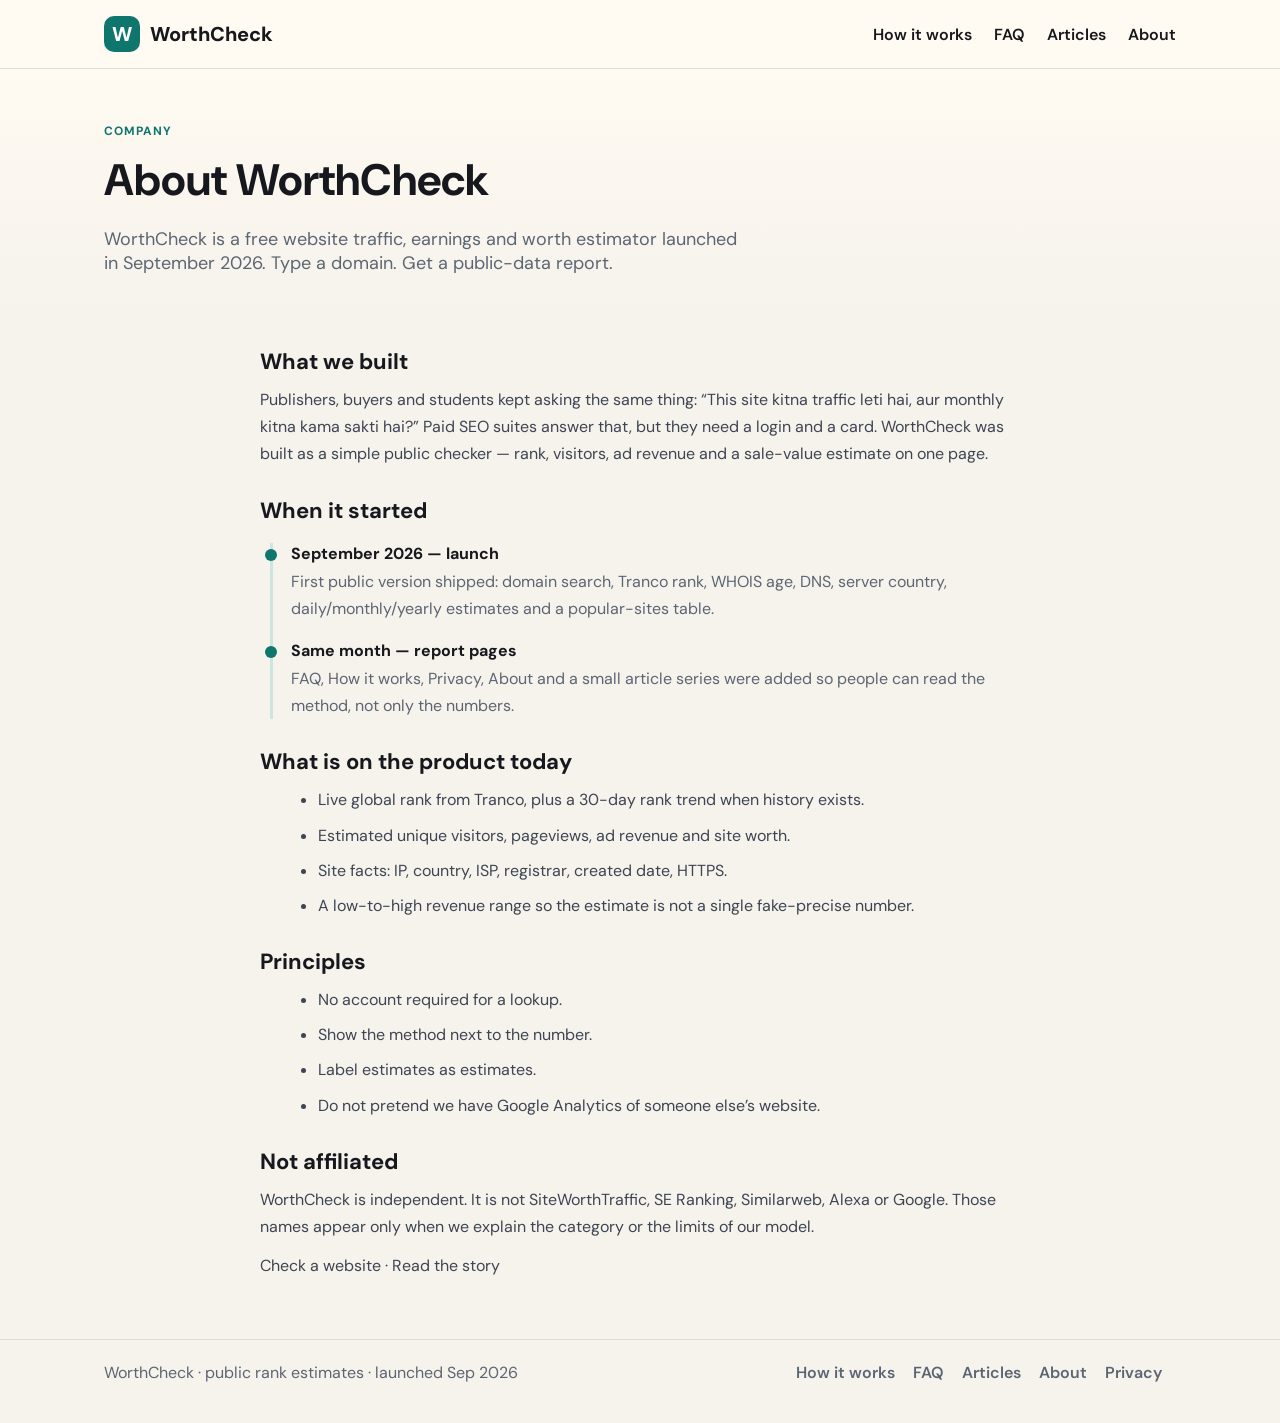
==== about.html @ 888d9c26 "feat: add FAQ, about, privacy, how-it-works and articles Add public pages that explain WorthCheck, l" ====
<!DOCTYPE html>
<html lang="en" class="wc">
<head>
  <meta charset="UTF-8" />
  <meta name="viewport" content="width=device-width, initial-scale=1.0" />
  <title>About us — WorthCheck</title>
  <link rel="stylesheet" href="/wc.css?v=4" />
  <link href="https://fonts.googleapis.com/css2?family=DM+Sans:wght@400;500;600;700;800&display=swap" rel="stylesheet" />
</head>
<body>
  <header class="wc-nav">
    <div class="wc-wrap">
      <a class="wc-brand" href="/"><span class="wc-logo">W</span> WorthCheck</a>
      <div class="wc-links">
        <a href="/how-it-works">How it works</a>
        <a href="/faq">FAQ</a>
        <a href="/articles">Articles</a>
        <a href="/about">About</a>
      </div>
    </div>
  </header>

  <section class="wc-pagehero">
    <div class="wc-wrap">
      <p class="wc-kicker">Company</p>
      <h1>About WorthCheck</h1>
      <p class="wc-lead">WorthCheck is a free website traffic, earnings and worth estimator launched in September 2026. Type a domain. Get a public-data report.</p>
    </div>
  </section>

  <div class="wc-wrap wc-prose">
    <h2>What we built</h2>
    <p>Publishers, buyers and students kept asking the same thing: “This site kitna traffic leti hai, aur monthly kitna kama sakti hai?” Paid SEO suites answer that, but they need a login and a card. WorthCheck was built as a simple public checker — rank, visitors, ad revenue and a sale-value estimate on one page.</p>

    <h2>When it started</h2>
    <div class="wc-timeline">
      <div class="wc-time">
        <strong>September 2026 — launch</strong>
        <p>First public version shipped: domain search, Tranco rank, WHOIS age, DNS, server country, daily/monthly/yearly estimates and a popular-sites table.</p>
      </div>
      <div class="wc-time">
        <strong>Same month — report pages</strong>
        <p>FAQ, How it works, Privacy, About and a small article series were added so people can read the method, not only the numbers.</p>
      </div>
    </div>

    <h2>What is on the product today</h2>
    <ul>
      <li>Live global rank from Tranco, plus a 30-day rank trend when history exists.</li>
      <li>Estimated unique visitors, pageviews, ad revenue and site worth.</li>
      <li>Site facts: IP, country, ISP, registrar, created date, HTTPS.</li>
      <li>A low-to-high revenue range so the estimate is not a single fake-precise number.</li>
    </ul>

    <h2>Principles</h2>
    <ul>
      <li>No account required for a lookup.</li>
      <li>Show the method next to the number.</li>
      <li>Label estimates as estimates.</li>
      <li>Do not pretend we have Google Analytics of someone else’s website.</li>
    </ul>

    <h2>Not affiliated</h2>
    <p>WorthCheck is independent. It is not SiteWorthTraffic, SE Ranking, Similarweb, Alexa or Google. Those names appear only when we explain the category or the limits of our model.</p>

    <p><a href="/">Check a website</a> · <a href="/articles">Read the story</a></p>
  </div>

  <footer class="wc-foot">
    <div class="wc-wrap">
      <span>WorthCheck · public rank estimates · launched Sep 2026</span>
      <nav class="wc-footnav">
        <a href="/how-it-works">How it works</a>
        <a href="/faq">FAQ</a>
        <a href="/articles">Articles</a>
        <a href="/about">About</a>
        <a href="/privacy">Privacy</a>
      </nav>
    </div>
  </footer>
</body>
</html>
---- wc.css ----
html.wc, html.wc body {
  display: block !important;
  grid-template-columns: none !important;
  grid-template-rows: none !important;
  min-height: 100%;
}

html.wc body {
  margin: 0 !important;
  padding: 0 !important;
  background: #f6f3ec !important;
  color: #16181d !important;
  font-family: "DM Sans", Arial, Helvetica, sans-serif !important;
}

html.wc * { box-sizing: border-box; }

html.wc a { color: inherit; text-decoration: none; }

.wc-wrap {
  max-width: 1120px;
  margin: 0 auto;
  padding: 0 24px;
}

.wc-nav {
  background: #fffaf2;
  border-bottom: 1px solid #e4dccb;
  position: sticky;
  top: 0;
  z-index: 20;
}

.wc-nav .wc-wrap {
  display: flex;
  align-items: center;
  justify-content: space-between;
  height: 68px;
}

.wc-brand {
  display: flex;
  align-items: center;
  gap: 10px;
  font-weight: 800;
  font-size: 20px;
}

.wc-logo {
  width: 36px;
  height: 36px;
  border-radius: 10px;
  background: #0f766e;
  color: #fff;
  display: inline-flex;
  align-items: center;
  justify-content: center;
  font-weight: 800;
}

.wc-links a {
  margin-left: 18px;
  color: #5c6573;
  font-weight: 600;
}

.wc-hero {
  background:
    radial-gradient(700px 240px at 90% 0, rgba(15, 118, 110, 0.14), transparent 60%),
    linear-gradient(#fffaf2, #f6f3ec);
  padding: 56px 0 28px;
}

.wc-hero h1 {
  font-size: clamp(32px, 5vw, 54px);
  line-height: 1.08;
  max-width: 16ch;
  margin: 10px 0 14px;
}

.wc-kicker {
  color: #0f766e;
  font-size: 12px;
  font-weight: 700;
  letter-spacing: 0.08em;
  text-transform: uppercase;
}

.wc-lead {
  max-width: 640px;
  color: #5c6573;
  font-size: 18px;
  margin-bottom: 24px;
}

.wc-search {
  display: flex;
  gap: 10px;
  max-width: 760px;
}

.wc-search input {
  flex: 1;
  height: 54px;
  border: 1px solid #e4dccb;
  border-radius: 14px;
  padding: 0 16px;
  font-size: 16px;
  background: #fff;
  color: #16181d;
}

.wc-search button,
.wc-chip {
  border: 0;
  cursor: pointer;
  font-weight: 700;
}

.wc-search button {
  height: 54px;
  padding: 0 22px;
  border-radius: 14px;
  background: #16181d;
  color: #fff;
}

.wc-chips {
  margin-top: 14px;
  color: #5c6573;
}

.wc-chip {
  display: inline-block;
  margin: 6px 6px 0 0;
  padding: 7px 12px;
  border-radius: 999px;
  border: 1px solid #e4dccb;
  background: #fff;
  color: #16181d;
}

.wc-status {
  padding: 8px 0 0;
  font-weight: 600;
  color: #0f766e;
}

.wc-status.err { color: #b91c1c; }

.wc-report { padding: 18px 0 10px; }

.wc-head,
.wc-card,
.wc-kpi,
.wc-box {
  background: #fffdf8;
  border: 1px solid #e4dccb;
  border-radius: 18px;
}

.wc-head {
  display: flex;
  gap: 14px;
  align-items: center;
  padding: 18px;
  box-shadow: 0 12px 30px rgba(22, 24, 29, 0.05);
}

.wc-head img {
  width: 48px;
  height: 48px;
  border-radius: 12px;
  background: #eee;
}

.wc-head h2 { margin: 0 0 4px; font-size: 28px; }
.wc-head p { margin: 0; color: #5c6573; }

.wc-pill {
  display: inline-block;
  margin-top: 8px;
  padding: 4px 10px;
  border-radius: 999px;
  background: #ecfdf5;
  color: #047857;
  font-size: 12px;
  font-weight: 700;
}

.wc-pill.warn {
  background: #fff7ed;
  color: #c2410c;
}

.wc-kpis,
.wc-periods,
.wc-grid,
.wc-howgrid {
  display: grid;
  gap: 12px;
  margin-top: 12px;
}

.wc-kpis { grid-template-columns: repeat(4, minmax(0, 1fr)); }
.wc-periods { grid-template-columns: repeat(3, minmax(0, 1fr)); }
.wc-grid { grid-template-columns: 1.3fr 1fr; }
.wc-howgrid { grid-template-columns: repeat(4, minmax(0, 1fr)); }

.wc-kpi, .wc-box, .wc-card { padding: 16px; }
.wc-kpi span, .wc-box h3 { color: #5c6573; font-size: 13px; }
.wc-kpi strong { display: block; font-size: 26px; margin: 8px 0 4px; }
.wc-kpi b { color: #0f766e; font-size: 13px; font-weight: 700; }

.wc-money {
  font-size: 30px;
  font-weight: 800;
  color: #c2410c;
  margin: 10px 0;
}

.wc-box ul { list-style: none; margin: 0; padding: 0; }
.wc-box li {
  display: flex;
  justify-content: space-between;
  gap: 10px;
  padding: 8px 0;
  border-top: 1px solid #e4dccb;
}

.wc-row {
  display: flex;
  justify-content: space-between;
  gap: 12px;
  padding: 8px 0;
  border-bottom: 1px solid #e4dccb;
  font-size: 14px;
}

.wc-row span { color: #5c6573; }
.wc-note { color: #5c6573; font-size: 13px; margin-top: 8px; }
canvas { width: 100%; display: block; }

.wc-section { padding: 18px 0 40px; }
.wc-section h2 { margin: 0 0 12px; }
.wc-sub { color: #5c6573; margin: 0; }

.wc-tablewrap {
  overflow-x: auto;
  background: #fffdf8;
  border: 1px solid #e4dccb;
  border-radius: 16px;
}

.wc-tablewrap table { width: 100%; border-collapse: collapse; }
.wc-tablewrap th, .wc-tablewrap td {
  text-align: left;
  padding: 12px 14px;
  border-bottom: 1px solid #e4dccb;
  font-size: 14px;
}
.wc-tablewrap th {
  color: #5c6573;
  font-size: 12px;
  text-transform: uppercase;
  letter-spacing: 0.04em;
}
.wc-tablewrap tr { cursor: pointer; }
.wc-tablewrap tr:hover td { background: #fff7ed; }
.wc-dom { display: flex; align-items: center; gap: 8px; font-weight: 700; }

.wc-how h3 { margin: 0 0 8px; }
.wc-how p { color: #5c6573; margin: 0; }
.wc-foot {
  border-top: 1px solid #e4dccb;
  color: #5c6573;
  padding: 22px 0 40px;
}

.wc-foot .wc-wrap {
  display: flex;
  justify-content: space-between;
  gap: 16px;
  flex-wrap: wrap;
}

.wc-footnav a {
  margin-right: 14px;
  font-weight: 600;
}

.wc-pagehero {
  padding: 42px 0 8px;
  background: linear-gradient(#fffaf2, #f6f3ec);
}

.wc-pagehero h1 {
  font-size: clamp(28px, 4vw, 44px);
  margin: 8px 0 10px;
  max-width: 18ch;
}

.wc-prose {
  max-width: 760px;
  padding: 12px 0 48px;
}

.wc-prose h2 { margin: 28px 0 10px; font-size: 22px; }
.wc-prose h3 { margin: 20px 0 8px; font-size: 18px; }
.wc-prose p, .wc-prose li { color: #3d4553; line-height: 1.7; }
.wc-prose p { margin: 0 0 12px; }
.wc-prose ul, .wc-prose ol { margin: 0 0 16px 18px; }
.wc-prose li { margin: 0 0 8px; }

.wc-faq { max-width: 820px; padding: 8px 0 48px; }
.wc-faq details {
  background: #fffdf8;
  border: 1px solid #e4dccb;
  border-radius: 14px;
  padding: 14px 16px;
  margin: 0 0 10px;
}
.wc-faq summary {
  cursor: pointer;
  font-weight: 700;
  list-style: none;
}
.wc-faq summary::-webkit-details-marker { display: none; }
.wc-faq details p { color: #5c6573; margin: 10px 0 0; line-height: 1.65; }

.wc-steps { display: grid; gap: 12px; margin: 16px 0 28px; }
.wc-step {
  display: grid;
  grid-template-columns: 44px 1fr;
  gap: 14px;
  background: #fffdf8;
  border: 1px solid #e4dccb;
  border-radius: 16px;
  padding: 16px;
}
.wc-num {
  width: 44px;
  height: 44px;
  border-radius: 12px;
  background: #0f766e;
  color: #fff;
  display: flex;
  align-items: center;
  justify-content: center;
  font-weight: 800;
}
.wc-step h3 { margin: 0 0 6px; }
.wc-step p { margin: 0; color: #5c6573; }

.wc-timeline { border-left: 3px solid #cde5e1; margin: 18px 0 28px 10px; padding-left: 18px; }
.wc-time {
  position: relative;
  margin: 0 0 18px;
}
.wc-time::before {
  content: "";
  width: 12px;
  height: 12px;
  background: #0f766e;
  border-radius: 50%;
  position: absolute;
  left: -26px;
  top: 6px;
}
.wc-time strong { display: block; margin-bottom: 4px; }
.wc-time p { margin: 0; color: #5c6573; }

.wc-articles {
  display: grid;
  grid-template-columns: repeat(2, minmax(0, 1fr));
  gap: 14px;
  padding: 8px 0 48px;
}
.wc-articlecard {
  background: #fffdf8;
  border: 1px solid #e4dccb;
  border-radius: 16px;
  padding: 18px;
  display: block;
}
.wc-articlecard:hover { border-color: #0f766e; }
.wc-articlecard span { color: #0f766e; font-size: 12px; font-weight: 700; letter-spacing: 0.04em; text-transform: uppercase; }
.wc-articlecard h3 { margin: 8px 0 8px; }
.wc-articlecard p { margin: 0; color: #5c6573; }

.wc-meta { color: #5c6573; font-size: 14px; margin-bottom: 18px; }

@media (max-width: 900px) {
  .wc-search { flex-direction: column; }
  .wc-kpis, .wc-periods, .wc-grid, .wc-howgrid, .wc-articles { grid-template-columns: 1fr; }
  .wc-hero h1 { max-width: none; }
  .wc-links a { margin-left: 10px; font-size: 14px; }
  .wc-nav .wc-wrap { height: auto; padding: 12px 24px; flex-wrap: wrap; gap: 8px; }
}
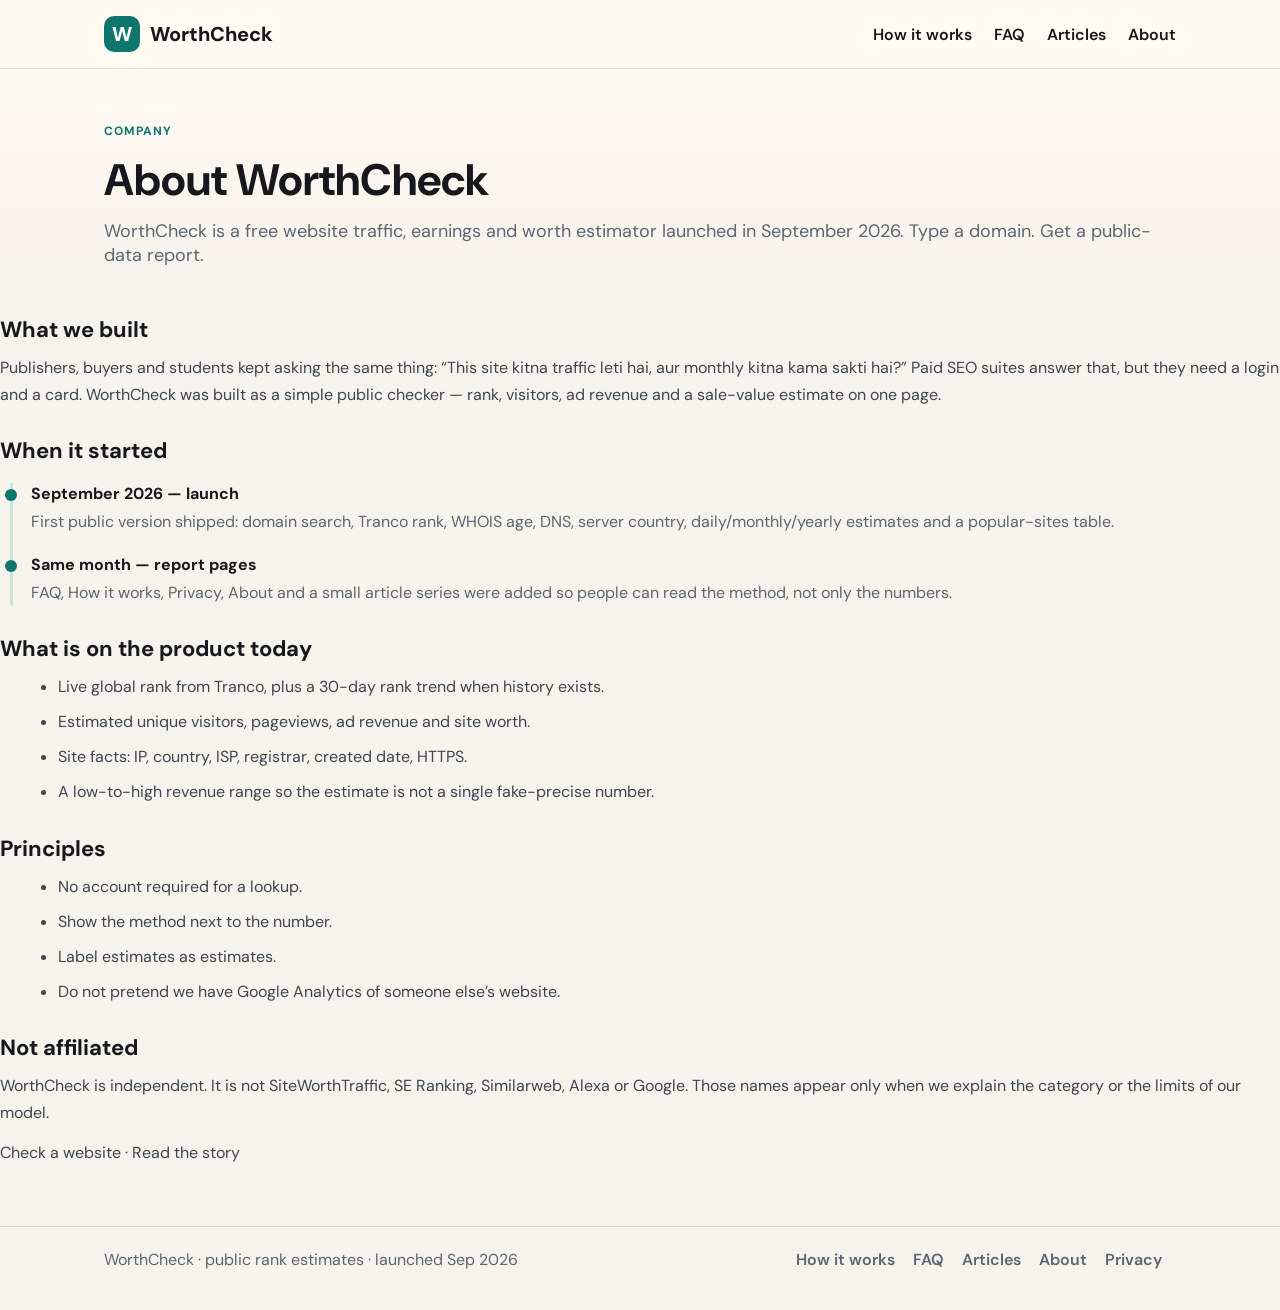
==== commit a61ab2e7: "fix: left-align inner page titles with subtitles Keep homepage and articles list as-is, and stop inn" ====
--- a/about.html
+++ b/about.html
@@ -4,7 +4,7 @@
   <meta charset="UTF-8" />
   <meta name="viewport" content="width=device-width, initial-scale=1.0" />
   <title>About us — WorthCheck</title>
-  <link rel="stylesheet" href="/wc.css?v=4" />
+  <link rel="stylesheet" href="/wc.css?v=6" />
   <link href="https://fonts.googleapis.com/css2?family=DM+Sans:wght@400;500;600;700;800&display=swap" rel="stylesheet" />
 </head>
 <body>
--- a/wc.css
+++ b/wc.css
@@ -69,13 +69,15 @@
     radial-gradient(700px 240px at 90% 0, rgba(15, 118, 110, 0.14), transparent 60%),
     linear-gradient(#fffaf2, #f6f3ec);
   padding: 56px 0 28px;
+  text-align: center;
 }
 
 .wc-hero h1 {
-  font-size: clamp(32px, 5vw, 54px);
-  line-height: 1.08;
-  max-width: 16ch;
-  margin: 10px 0 14px;
+  font-size: clamp(28px, 3.4vw, 42px);
+  line-height: 1.15;
+  max-width: none;
+  white-space: nowrap;
+  margin: 10px auto 14px;
 }
 
 .wc-kicker {
@@ -86,17 +88,26 @@
   text-transform: uppercase;
 }
 
+.wc-hero .wc-kicker {
+  margin-top: 28px;
+}
+
 .wc-lead {
   max-width: 640px;
   color: #5c6573;
   font-size: 18px;
-  margin-bottom: 24px;
+  margin: 0 auto 24px;
+}
+
+.wc-hero .wc-lead {
+  margin-bottom: 0;
 }
 
 .wc-search {
   display: flex;
   gap: 10px;
   max-width: 760px;
+  margin: 0 auto;
 }
 
 .wc-search input {
@@ -292,16 +303,33 @@
 .wc-pagehero {
   padding: 42px 0 8px;
   background: linear-gradient(#fffaf2, #f6f3ec);
+  text-align: left;
 }
 
 .wc-pagehero h1 {
   font-size: clamp(28px, 4vw, 44px);
   margin: 8px 0 10px;
-  max-width: 18ch;
+  max-width: none;
+  white-space: nowrap;
+  text-align: left;
+}
+
+.wc-pagehero .wc-kicker,
+.wc-pagehero .wc-lead,
+.wc-pagehero .wc-meta {
+  text-align: left;
+  margin-left: 0;
+  margin-right: 0;
+  max-width: none;
+}
+
+.wc-pagehero .wc-lead {
+  margin-top: 8px;
+  margin-bottom: 0;
 }
 
 .wc-prose {
-  max-width: 760px;
+  max-width: none;
   padding: 12px 0 48px;
 }
 
@@ -312,7 +340,7 @@
 .wc-prose ul, .wc-prose ol { margin: 0 0 16px 18px; }
 .wc-prose li { margin: 0 0 8px; }
 
-.wc-faq { max-width: 820px; padding: 8px 0 48px; }
+.wc-faq { max-width: none; padding: 8px 0 48px; }
 .wc-faq details {
   background: #fffdf8;
   border: 1px solid #e4dccb;
@@ -391,9 +419,52 @@
 .wc-meta { color: #5c6573; font-size: 14px; margin-bottom: 18px; }
 
 @media (max-width: 900px) {
-  .wc-search { flex-direction: column; }
+  .wc-wrap { padding: 0 16px; }
+  .wc-search { flex-direction: column; width: 100%; }
+  .wc-search button { width: 100%; }
   .wc-kpis, .wc-periods, .wc-grid, .wc-howgrid, .wc-articles { grid-template-columns: 1fr; }
-  .wc-hero h1 { max-width: none; }
+  .wc-hero { padding: 28px 0 20px; }
+  .wc-hero h1 {
+    max-width: none;
+    white-space: normal;
+    font-size: 26px;
+    padding: 0 4px;
+  }
+  .wc-hero .wc-lead { font-size: 16px; padding: 0 4px; }
+  .wc-links {
+    display: flex;
+    flex-wrap: wrap;
+    justify-content: flex-end;
+    gap: 8px 0;
+  }
   .wc-links a { margin-left: 10px; font-size: 14px; }
-  .wc-nav .wc-wrap { height: auto; padding: 12px 24px; flex-wrap: wrap; gap: 8px; }
-}
+  .wc-nav .wc-wrap { height: auto; padding: 12px 16px; flex-wrap: wrap; gap: 8px; }
+  .wc-head { flex-wrap: wrap; }
+  .wc-head h2 { font-size: 22px; word-break: break-word; }
+  .wc-kpi strong { font-size: 22px; }
+  .wc-money { font-size: 24px; }
+  .wc-box li, .wc-row { flex-wrap: wrap; }
+  .wc-pagehero { padding: 28px 0 8px; }
+  .wc-pagehero h1 { max-width: none; font-size: 28px; white-space: normal; }
+  .wc-pagehero .wc-lead { margin: 8px 0 0; }
+  .wc-tablewrap { -webkit-overflow-scrolling: touch; }
+  .wc-tablewrap th, .wc-tablewrap td { white-space: nowrap; }
+  .wc-foot .wc-wrap { flex-direction: column; }
+  .wc-footnav a { display: inline-block; margin: 0 14px 8px 0; }
+}
+
+@media (max-width: 600px) {
+  html.wc body { overflow-x: hidden; }
+  .wc-brand { font-size: 18px; }
+  .wc-nav .wc-wrap {
+    flex-direction: column;
+    align-items: flex-start;
+  }
+  .wc-links {
+    width: 100%;
+    justify-content: flex-start;
+  }
+  .wc-links a { margin: 0 14px 6px 0; }
+  .wc-chips { line-height: 2; }
+  .wc-section { padding: 12px 0 28px; }
+}
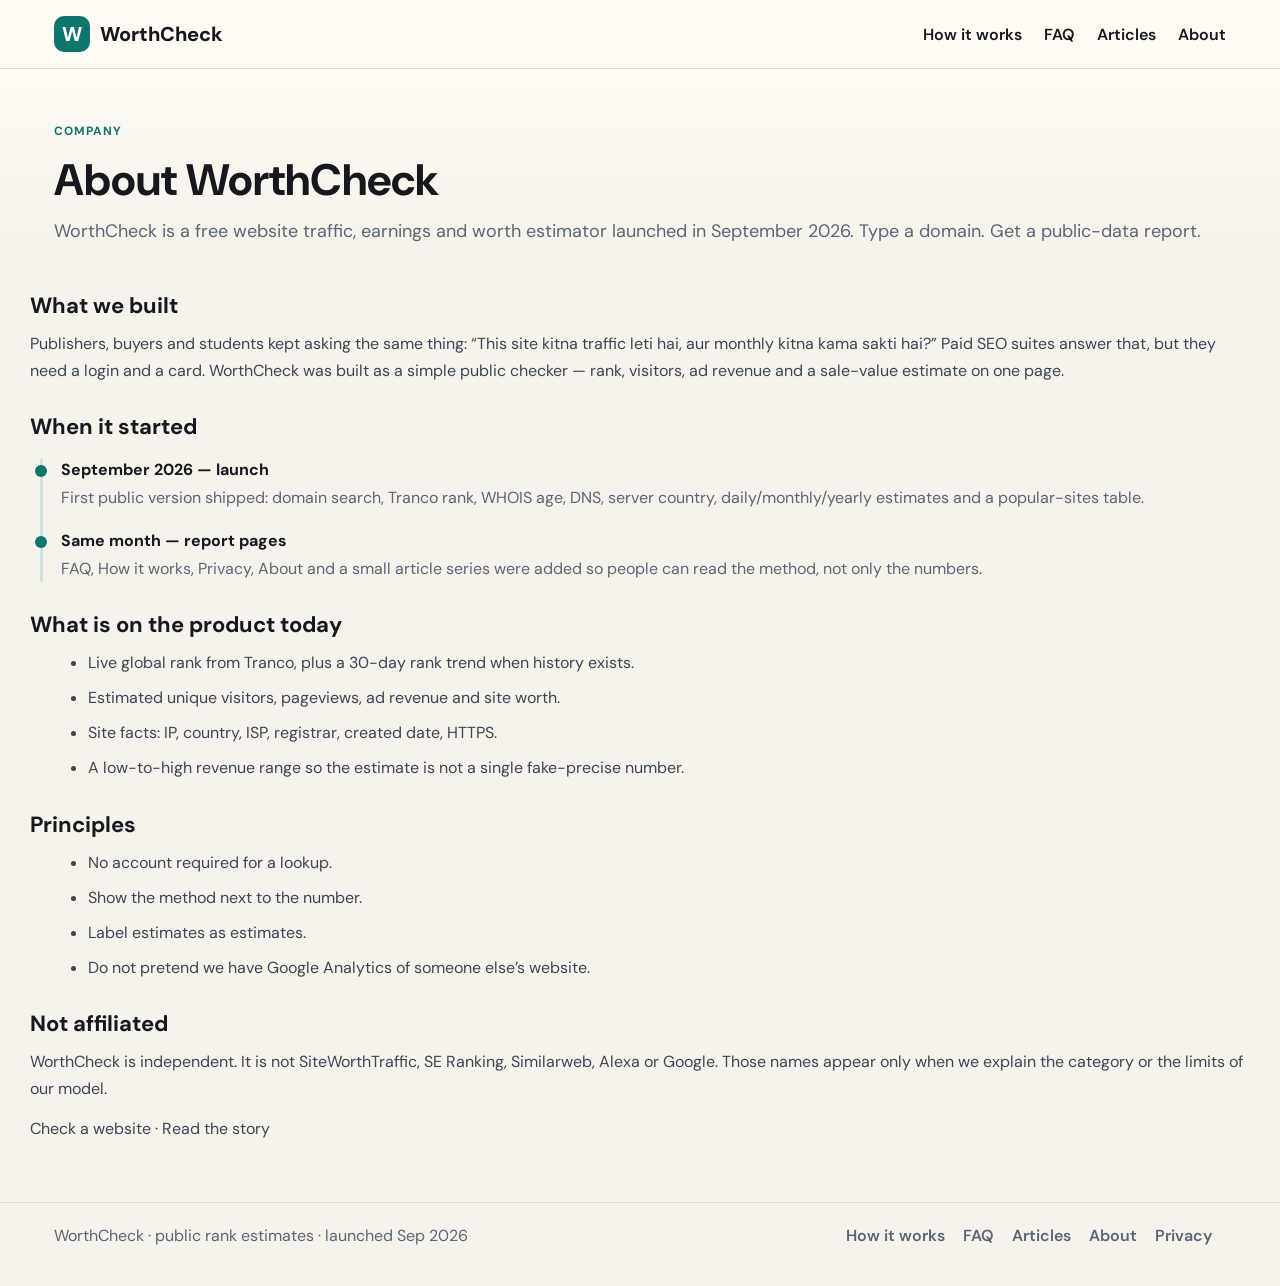
==== commit d3d370b0: "fix: match inner page content width to title container Widen the shared wrap to 1220px and stop pros" ====
--- a/about.html
+++ b/about.html
@@ -4,7 +4,7 @@
   <meta charset="UTF-8" />
   <meta name="viewport" content="width=device-width, initial-scale=1.0" />
   <title>About us — WorthCheck</title>
-  <link rel="stylesheet" href="/wc.css?v=6" />
+  <link rel="stylesheet" href="/wc.css?v=14" />
   <link href="https://fonts.googleapis.com/css2?family=DM+Sans:wght@400;500;600;700;800&display=swap" rel="stylesheet" />
 </head>
 <body>
--- a/wc.css
+++ b/wc.css
@@ -18,7 +18,7 @@
 html.wc a { color: inherit; text-decoration: none; }
 
 .wc-wrap {
-  max-width: 1120px;
+  max-width: 1220px;
   margin: 0 auto;
   padding: 0 24px;
 }
@@ -329,7 +329,6 @@
 }
 
 .wc-prose {
-  max-width: none;
   padding: 12px 0 48px;
 }
 
@@ -340,7 +339,7 @@
 .wc-prose ul, .wc-prose ol { margin: 0 0 16px 18px; }
 .wc-prose li { margin: 0 0 8px; }
 
-.wc-faq { max-width: none; padding: 8px 0 48px; }
+.wc-faq { padding: 8px 0 48px; }
 .wc-faq details {
   background: #fffdf8;
   border: 1px solid #e4dccb;
